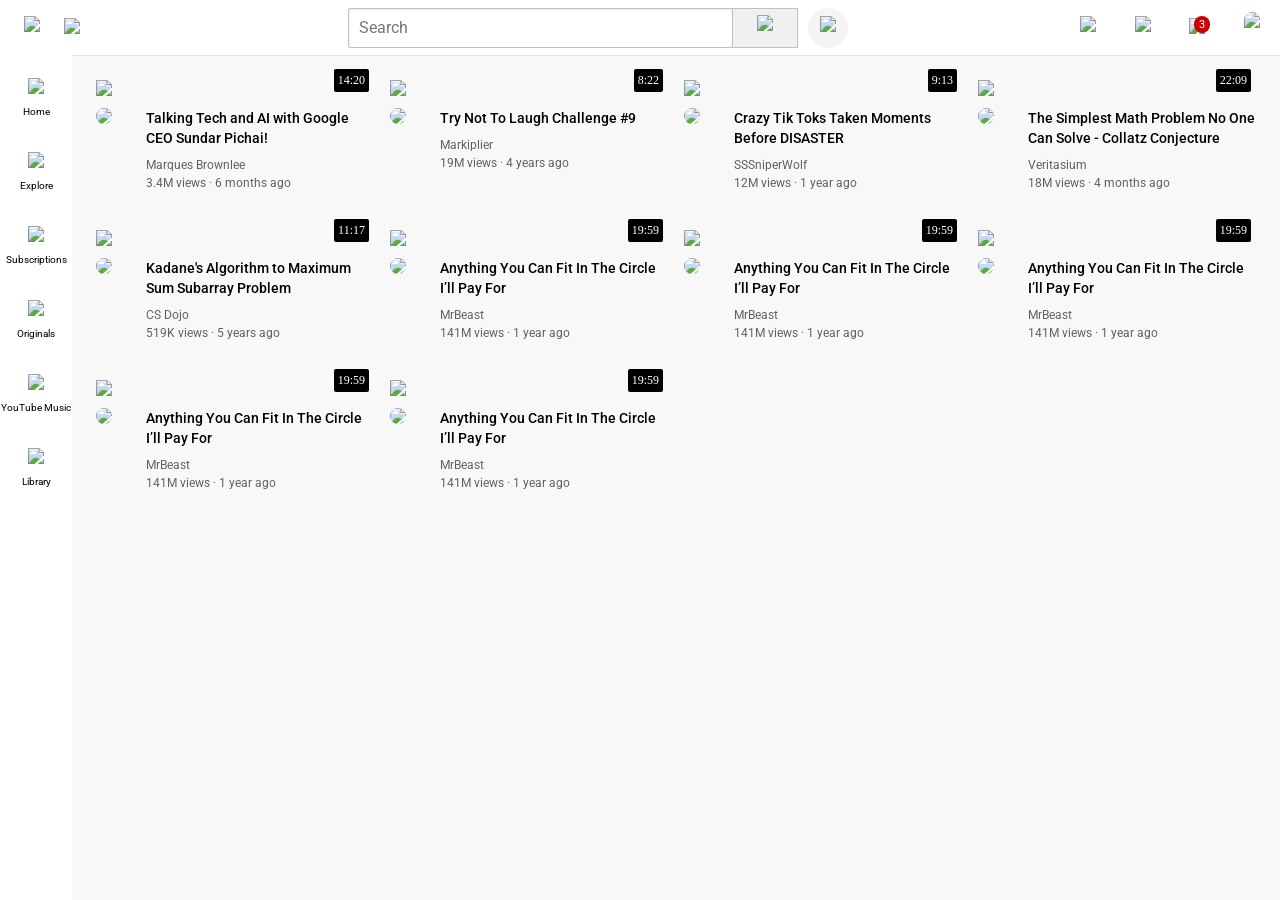
==== lec7/youtube.html @ be814a61 "Initial project upload" ====
<!DOCTYPE html>
<html>
  <head>
    <title>YouTube.com Clone</title>

    <link rel="preconnect" href="https://fonts.googleapis.com">
    <link rel="preconnect" href="https://fonts.gstatic.com" crossorigin>
    <link href="https://fonts.googleapis.com/css2?family=Roboto:wght@400;500;700&display=swap" rel="stylesheet">

    <link rel="stylesheet" href="styles/general.css">
    <link rel="stylesheet" href="styles/header.css">
    <link rel="stylesheet" href="styles/video.css">
    <link rel="stylesheet" href="styles/sidebar.css">
  </head>
  <body>
    <div class="header">
      <div class="left-section">
        <img class="hamburger-menu" src="C:\Users\Lenovo\Desktop\frontend\lec7\thumbnail\hamburger-menu.svg">
        <img class="youtube-logo" src="C:\Users\Lenovo\Desktop\frontend\lec7\thumbnail\youtube-logo.svg">
      </div>
      <div class="middle-section">
        <input class="search-bar" type="text" placeholder="Search">
        <button class="search-button">
          <img class="search-icon" src="C:\Users\Lenovo\Desktop\frontend\lec7\thumbnail\search.svg">
          <div class="tooltip">Search</div>
        </button>
        <button class="voice-search-button">
          <img class=voice-search-icon  src= "C:\Users\Lenovo\Desktop\frontend\lec7\thumbnail\voice-search-icon.svg">
          <div class="tooltip">Search with your voice</div>
        </button>
      </div>
      <div class="right-section">
        <div class="upload-icon-container">
          <img class="upload-icon" src="C:\Users\Lenovo\Desktop\frontend\lec7\thumbnail\upload.svg">
          <div class="tooltip">Create</div>
        </div>
        <img class="youtube-apps-icon" src="C:\Users\Lenovo\Desktop\frontend\lec7\thumbnail\youtube-apps.svg">
        
        
        <div class="notifications-icon-container">
          <img class="notifications-icon" src="C:\Users\Lenovo\Desktop\frontend\lec7\thumbnail\notifications.svg">
          <div class="notifications-count">3</div>
        </div>
        <img class="current-user-picture" src="C:\Users\Lenovo\Desktop\frontend\lec7\thumbnail\3.png">
      </div>
    </div>

    <div class="sidebar">
      <div class="sidebar-link">
        <img src="C:\Users\Lenovo\Desktop\frontend\lec7\thumbnail\home.svg">
        <div>Home</div>
      </div>
      <div class="sidebar-link">
        <img src="C:\Users\Lenovo\Desktop\frontend\lec7\thumbnail\explore.svg">
        <div>Explore</div>
      </div>
      <div class="sidebar-link">
        <img src="C:\Users\Lenovo\Desktop\frontend\lec7\thumbnail\subscriptions.svg">
        <div>Subscriptions</div>
      </div>
      <div class="sidebar-link">
        <img src="C:\Users\Lenovo\Desktop\frontend\lec7\thumbnail\originals.svg">
        <div>Originals</div>
      </div>
      <div class="sidebar-link">
        <img src="C:\Users\Lenovo\Desktop\frontend\lec7\thumbnail\youtube-music.svg">
        <div>YouTube Music</div>
      </div>
      <div class="sidebar-link">
        <img src="C:\Users\Lenovo\Desktop\frontend\lec7\thumbnail\library.svg">
        <div>Library</div>
      </div>
    </div>

    <main>
      <section class="video-grid">
        <div class="video-preview">
          <div class="thumbnail-row">
          <a href="https://www.youtube.com/watch?v=n2RNcPRtAiY">
              <img class="thumbnail" src="C:\Users\Lenovo\Desktop\frontend\lec7\thumbnail\thumbnail-1.webp">
          </a>
            <div class="video-time">14:20</div>
          </div>
          <div class="video-info-grid">
            <div class="channel-picture">
              <img class="profile-picture" src="C:\Users\Lenovo\Desktop\frontend\lec7\thumbnail\channel-1.jpeg">
            </div>
            <div class="video-info">
              <p class="video-title">
                Talking Tech and AI with Google CEO Sundar Pichai!
              </p>
              <p class="video-author">
                Marques Brownlee
              </p>
              <p class="video-stats">
                3.4M views &#183; 6 months ago
              </p>
            </div>
          </div>
        </div>

        <div class="video-preview">
          <div class="thumbnail-row">
           <a href="https://www.youtube.com/watch?v=mP0RAo9SKZk">
             <img class="thumbnail" src="C:\Users\Lenovo\Desktop\frontend\lec7\thumbnail\thumbnail-2.webp">
           </a>
            <div class="video-time">8:22</div>
          </div>
          <div class="video-info-grid">
            <div class="channel-picture">
              <img class="profile-picture" src="C:\Users\Lenovo\Desktop\frontend\lec7\thumbnail\channel-2.jpeg">
            </div>
            <div class="video-info">
              <p class="video-title">
                Try Not To Laugh Challenge #9
              </p>
              <p class="video-author">
                Markiplier
              </p>
              <p class="video-stats">
                19M views &#183; 4 years ago
              </p>
            </div>
          </div>
        </div>

        <div class="video-preview">
          <div class="thumbnail-row">
            <a href="https://www.youtube.com/watch?v=FgjPQQeTh1w"><img class="thumbnail" src="C:\Users\Lenovo\Desktop\frontend\lec7\thumbnail\thumbnail-3.webp">
            </a>
            <div class="video-time">9:13</div>
          </div>
          <div class="video-info-grid">
            <div class="channel-picture">
              <img class="profile-picture" src="C:\Users\Lenovo\Desktop\frontend\lec7\thumbnail\channel-3.jpeg">
            </div>
            <div class="video-info">
              <p class="video-title">
                Crazy Tik Toks Taken Moments Before DISASTER
              </p>
              <p class="video-author">
                SSSniperWolf
              </p>
              <p class="video-stats">
                12M views &#183; 1 year ago
              </p>
            </div>
          </div>
        </div>

        <div class="video-preview">
          <div class="thumbnail-row">
            <a href="https://www.youtube.com/watch?v=094y1Z2wpJg"><img class="thumbnail" src="C:\Users\Lenovo\Desktop\frontend\lec7\thumbnail\thumbnail-4.webp">
            </a>
            <div class="video-time">22:09</div>
          </div>
          <div class="video-info-grid">
            <div class="channel-picture">
              <img class="profile-picture" src="C:\Users\Lenovo\Desktop\frontend\lec7\thumbnail\channel-4.jpeg">
            </div>
            <div class="video-info">
              <p class="video-title">
                The Simplest Math Problem No One Can Solve - Collatz Conjecture
              </p>
              <p class="video-author">
                Veritasium
              </p>
              <p class="video-stats">
                18M views &#183; 4 months ago
              </p>
            </div>
          </div>
        </div>

        <div class="video-preview">
          <div class="thumbnail-row">
            <a href="https://www.youtube.com/watch?v=86CQq3pKSUw">
              <img class="thumbnail" src="C:\Users\Lenovo\Desktop\frontend\lec7\thumbnail\thumbnail-5.webp">
            </a>
            <div class="video-time">11:17</div>
          </div>
          <div class="video-info-grid">
            <div class="channel-picture">
              <img class="profile-picture" src="C:\Users\Lenovo\Desktop\frontend\lec7\thumbnail\channel-5.jpeg">
            </div>
            <div class="video-info">
              <p class="video-title">
                Kadane's Algorithm to Maximum Sum Subarray Problem
              </p>
              <p class="video-author">
                CS Dojo
              </p>
              <p class="video-stats">
                519K views &#183; 5 years ago
              </p>
            </div>
          </div>
        </div>

        <div class="video-preview">
          <div class="thumbnail-row">
            <a href="https://www.youtube.com/watch?v=yXWw0_UfSFg"><img class="thumbnail" src="C:\Users\Lenovo\Desktop\frontend\lec7\thumbnail\thumbnail-6.webp">
            </a>
            <div class="video-time">19:59</div>
          </div>
          <div class="video-info-grid">
            <div class="channel-picture">
              <img class="profile-picture" src="C:\Users\Lenovo\Desktop\frontend\lec7\thumbnail\channel-6.jpeg">
            </div>
            <div class="video-info">
              <p class="video-title">
                Anything You Can Fit In The Circle I’ll Pay For
              </p>
              <p class="video-author">
                MrBeast
              </p>
              <p class="video-stats">
                141M views &#183; 1 year ago
              </p>
            </div>
          </div>
        </div>


        
        <div class="video-preview">
          <div class="thumbnail-row">
            <a href="https://www.youtube.com/watch?v=yXWw0_UfSFg"><img class="thumbnail" src="C:\Users\Lenovo\Desktop\frontend\lec7\thumbnail\thumbnail-7.webp">
            </a>
            <div class="video-time">19:59</div>
          </div>
          <div class="video-info-grid">
            <div class="channel-picture">
              <img class="profile-picture" src="C:\Users\Lenovo\Desktop\frontend\lec7\thumbnail\channel-7.jpeg">
            </div>
            <div class="video-info">
              <p class="video-title">
                Anything You Can Fit In The Circle I’ll Pay For
              </p>
              <p class="video-author">
                MrBeast
              </p>
              <p class="video-stats">
                141M views &#183; 1 year ago
              </p>
            </div>
          </div>
        </div>



        
        <div class="video-preview">
          <div class="thumbnail-row">
            <a href="https://www.youtube.com/watch?v=yXWw0_UfSFg"><img class="thumbnail" src="C:\Users\Lenovo\Desktop\frontend\lec7\thumbnail\thumbnail-8.webp">
            </a>
            <div class="video-time">19:59</div>
          </div>
          <div class="video-info-grid">
            <div class="channel-picture">
              <img class="profile-picture" src="C:\Users\Lenovo\Desktop\frontend\lec7\thumbnail\channel-8.jpeg">
            </div>
            <div class="video-info">
              <p class="video-title">
                Anything You Can Fit In The Circle I’ll Pay For
              </p>
              <p class="video-author">
                MrBeast
              </p>
              <p class="video-stats">
                141M views &#183; 1 year ago
              </p>
            </div>
          </div>
        </div>





        
        <div class="video-preview">
          <div class="thumbnail-row">
            <a href="https://www.youtube.com/watch?v=yXWw0_UfSFg"><img class="thumbnail" src="C:\Users\Lenovo\Desktop\frontend\lec7\thumbnail\thumbnail-9.webp">
            </a>
            <div class="video-time">19:59</div>
          </div>
          <div class="video-info-grid">
            <div class="channel-picture">
              <img class="profile-picture" src="C:\Users\Lenovo\Desktop\frontend\lec7\thumbnail\channel-9.jpeg">
            </div>
            <div class="video-info">
              <p class="video-title">
                Anything You Can Fit In The Circle I’ll Pay For
              </p>
              <p class="video-author">
                MrBeast
              </p>
              <p class="video-stats">
                141M views &#183; 1 year ago
              </p>
            </div>
          </div>
        </div>



        
        <div class="video-preview">
          <div class="thumbnail-row">
            <a href="https://www.youtube.com/watch?v=yXWw0_UfSFg"><img class="thumbnail" src="C:\Users\Lenovo\Desktop\frontend\lec7\thumbnail\thumbnail-10.webp">
            </a>
            <div class="video-time">19:59</div>
          </div>
          <div class="video-info-grid">
            <div class="channel-picture">
              <img class="profile-picture" src="C:\Users\Lenovo\Desktop\frontend\lec7\thumbnail\channel-10.jpeg">
            </div>
            <div class="video-info">
              <p class="video-title">
                Anything You Can Fit In The Circle I’ll Pay For
              </p>
              <p class="video-author">
                MrBeast
              </p>
              <p class="video-stats">
                141M views &#183; 1 year ago
              </p>
            </div>
          </div>
        </div>
      </section>
    </main>
  </body>
</html>
---- lec7/styles/general.css ----
p {
  font-family: Roboto, Arial;
  margin-top: 0;
  margin-bottom: 0;
}

body {
  margin: 0;
  padding-top: 80px;
  padding-left: 96px;
  padding-right: 24px;
  background-color: rgb(248, 248, 248);
}
---- lec7/styles/header.css ----
.header {
  height: 55px;

  display: flex;
  flex-direction: row;
  justify-content: space-between;

  position: fixed;
  top: 0;
  left: 0;
  right: 0;
  z-index: 100;

  background-color: white;
  border-bottom-width: 1px;
  border-bottom-style: solid;
  border-bottom-color: rgb(228, 228, 228);
}

.left-section {
  display: flex;
  align-items: center;
}

.hamburger-menu {
  height: 24px;
  margin-left: 24px;
  margin-right: 24px;
}

.youtube-logo {
  height: 20px;
}

.middle-section {
  flex: 1;
  margin-left: 70px;
  margin-right: 35px;
  max-width: 500px;
  display: flex;
  align-items: center;
}

.search-bar {
  flex: 1;
  height: 36px;
  padding-left: 10px;
  font-size: 16px;
  border-width: 1px;
  border-style: solid;
  border-color: rgb(192, 192, 192);
  border-radius: 2px;
  box-shadow: inset 1px 2px 3px rgba(0, 0, 0, 0.05);
  width: 0;
}

.search-bar::placeholder {
  font-family: Roboto, Arial;
  font-size: 16px;
}

.search-button {
  height: 40px;
  width: 66px;
  background-color: rgb(240, 240, 240);
  border-width: 1px;
  border-style: solid;
  border-color: rgb(192, 192, 192);
  margin-left: -1px;
  margin-right: 10px;
}

.search-button,
.voice-search-button,
.upload-icon-container {
  display: flex;
  justify-content: center;
  align-items: center;
  position: relative;
}

.search-button .tooltip,
.voice-search-button .tooltip,
.upload-icon-container .tooltip {
  font-family: Roboto, Arial;
  position: absolute;
  background-color: gray;
  color: white;
  padding-top: 4px;
  padding-bottom: 4px;
  padding-left: 8px;
  padding-right: 8px;
  border-radius: 2px;
  font-size: 12px;
  bottom: -30px;
  opacity: 0;
  transition: opacity 0.15s;
  pointer-events: none;
  white-space: nowrap;
}

.search-button:hover .tooltip,
.voice-search-button:hover .tooltip,
.upload-icon-container:hover .tooltip {
  opacity: 1;
}

.search-icon {
  height: 25px;
}

.voice-search-button {
  height: 40px;
  width: 40px;
  border-radius: 20px;
  border: none;
  background-color: rgb(245, 245, 245);
}

.voice-search-icon {
  height: 24px;
}

.right-section {
  width: 180px;
  margin-right: 20px;
  display: flex;
  align-items: center;
  justify-content: space-between;
  flex-shrink: 0;
}

.upload-icon {
  height: 24px;
}

.youtube-apps-icon {
  height: 24px;
}

.notifications-icon {
  height: 24px;
}

.notifications-icon-container {
  position: relative;
}

.notifications-count {
  position: absolute;
  top: -2px;
  right: -5px;
  background-color: rgb(200, 0, 0);
  color: white;
  font-family: Roboto, Arial;
  font-size: 11px;
  padding-left: 5px;
  padding-right: 5px;
  padding-top: 2px;
  padding-bottom: 2px;
  border-radius: 10px;
}

.current-user-picture {
  height: 32px;
  border-radius: 16px;
}
---- lec7/styles/video.css ----
.thumbnail {
  width: 100%;
}

.video-title {
  margin-top: 0;
  font-size: 14px;
  font-weight: 500;
  line-height: 20px;
  margin-bottom: 10px;
}

.video-info-grid {
  display: grid;
  grid-template-columns: 50px 1fr;
}

.profile-picture {
  width: 36px;
  border-radius: 50px;
}

.thumbnail-row {
  margin-bottom: 8px;
  position: relative;
}

.video-author,
.video-stats {
  font-size: 12px;
  color: rgb(96, 96, 96);
}

.video-author {
  margin-bottom: 4px;
}

.video-grid {
  display: grid;
  grid-template-columns: 1fr 1fr 1fr;
  column-gap: 16px;
  row-gap: 40px;
}

@media (max-width: 750px) {
  .video-grid {
    grid-template-columns: 1fr 1fr;
  }
}

@media (min-width: 751px) and (max-width: 999px) {
  .video-grid {
    grid-template-columns: 1fr 1fr 1fr;
  }
}

@media (min-width: 1000px) {
  .video-grid {
    grid-template-columns: 1fr 1fr 1fr 1fr;
  }
}

.video-time {
  font-size: 12px;
  font-weight: 500;
  padding: 4px;
  border-radius: 2px;
  background-color: black;
  color: white;
  position: absolute;
  bottom: 8px;
  right: 5px;
}
---- lec7/styles/sidebar.css ----
.sidebar {
  position: fixed;
  left: 0;
  bottom: 0;
  top: 55px;
  background-color: white;
  width: 72px;
  z-index: 200;
  padding-top: 5px;
}

.sidebar-link {
  height: 74px;
  display: flex;
  justify-content: center;
  align-items: center;
  flex-direction: column;
  cursor: pointer;
}

.sidebar-link:hover {
  background-color: rgb(235, 235, 235);
}

.sidebar-link img {
  height: 24px;
  margin-bottom: 4px;
}

.sidebar-link div {
  font-family: Roboto, Arial;
  font-size: 10px;
}
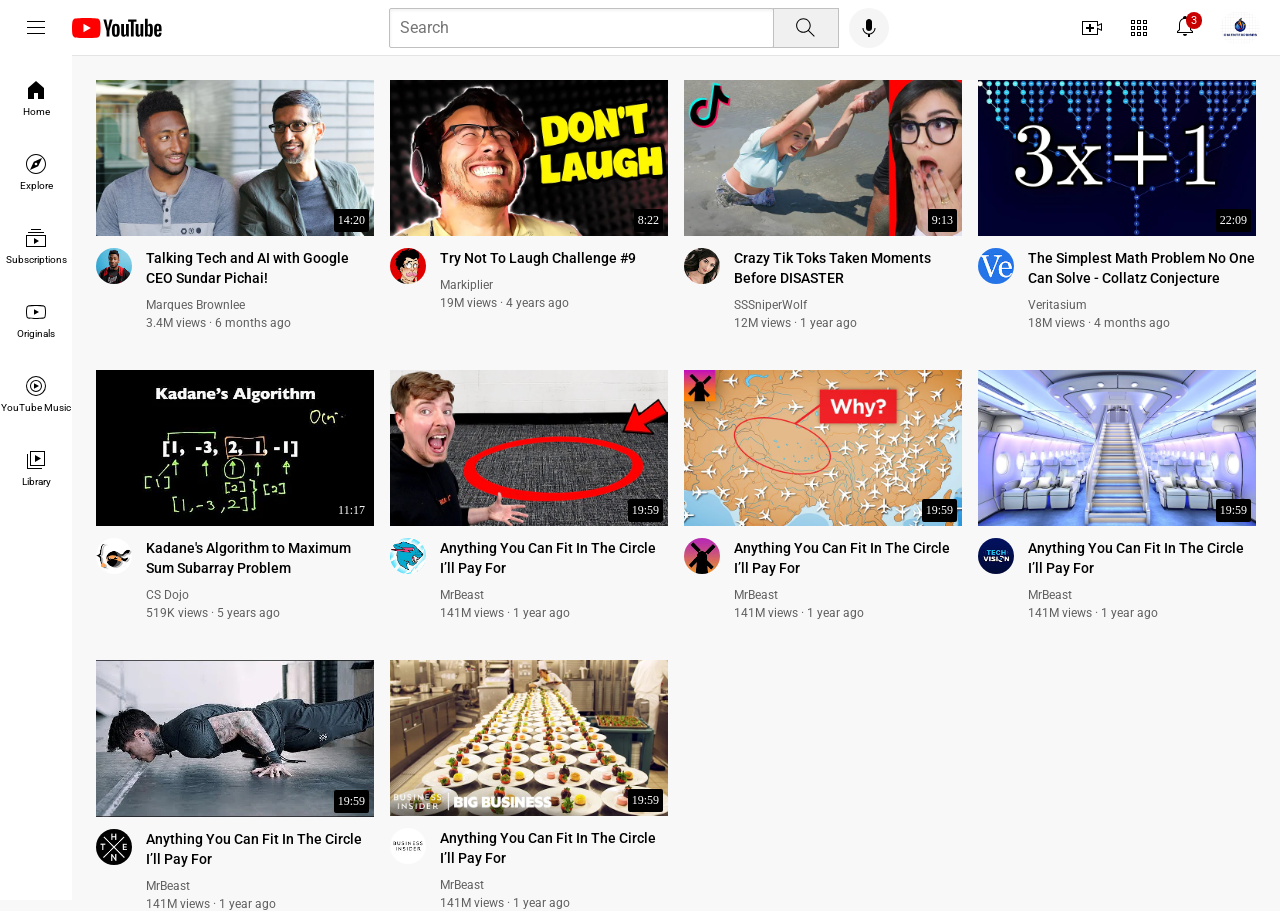
==== commit 4994acdb: "Fix image paths in youtube.html for web deployment" ====
--- a/lec7/youtube.html
+++ b/lec7/youtube.html
@@ -15,59 +15,59 @@
   <body>
     <div class="header">
       <div class="left-section">
-        <img class="hamburger-menu" src="C:\Users\Lenovo\Desktop\frontend\lec7\thumbnail\hamburger-menu.svg">
-        <img class="youtube-logo" src="C:\Users\Lenovo\Desktop\frontend\lec7\thumbnail\youtube-logo.svg">
+        <img class="hamburger-menu" src="thumbnail/hamburger-menu.svg">
+        <img class="youtube-logo" src="thumbnail/youtube-logo.svg">
       </div>
       <div class="middle-section">
         <input class="search-bar" type="text" placeholder="Search">
         <button class="search-button">
-          <img class="search-icon" src="C:\Users\Lenovo\Desktop\frontend\lec7\thumbnail\search.svg">
+          <img class="search-icon" src="thumbnail/search.svg">
           <div class="tooltip">Search</div>
         </button>
         <button class="voice-search-button">
-          <img class=voice-search-icon  src= "C:\Users\Lenovo\Desktop\frontend\lec7\thumbnail\voice-search-icon.svg">
+          <img class=voice-search-icon  src= "thumbnail/voice-search-icon.svg">
           <div class="tooltip">Search with your voice</div>
         </button>
       </div>
       <div class="right-section">
         <div class="upload-icon-container">
-          <img class="upload-icon" src="C:\Users\Lenovo\Desktop\frontend\lec7\thumbnail\upload.svg">
+          <img class="upload-icon" src="thumbnail/upload.svg">
           <div class="tooltip">Create</div>
         </div>
-        <img class="youtube-apps-icon" src="C:\Users\Lenovo\Desktop\frontend\lec7\thumbnail\youtube-apps.svg">
+        <img class="youtube-apps-icon" src="thumbnail/youtube-apps.svg">
         
         
         <div class="notifications-icon-container">
-          <img class="notifications-icon" src="C:\Users\Lenovo\Desktop\frontend\lec7\thumbnail\notifications.svg">
+          <img class="notifications-icon" src="thumbnail/notifications.svg">
           <div class="notifications-count">3</div>
         </div>
-        <img class="current-user-picture" src="C:\Users\Lenovo\Desktop\frontend\lec7\thumbnail\3.png">
+        <img class="current-user-picture" src="thumbnail/3.png">
       </div>
     </div>
 
     <div class="sidebar">
       <div class="sidebar-link">
-        <img src="C:\Users\Lenovo\Desktop\frontend\lec7\thumbnail\home.svg">
+        <img src="thumbnail/home.svg">
         <div>Home</div>
       </div>
       <div class="sidebar-link">
-        <img src="C:\Users\Lenovo\Desktop\frontend\lec7\thumbnail\explore.svg">
+        <img src="thumbnail/explore.svg">
         <div>Explore</div>
       </div>
       <div class="sidebar-link">
-        <img src="C:\Users\Lenovo\Desktop\frontend\lec7\thumbnail\subscriptions.svg">
+        <img src="thumbnail/subscriptions.svg">
         <div>Subscriptions</div>
       </div>
       <div class="sidebar-link">
-        <img src="C:\Users\Lenovo\Desktop\frontend\lec7\thumbnail\originals.svg">
+        <img src="thumbnail/originals.svg">
         <div>Originals</div>
       </div>
       <div class="sidebar-link">
-        <img src="C:\Users\Lenovo\Desktop\frontend\lec7\thumbnail\youtube-music.svg">
+        <img src="thumbnail/youtube-music.svg">
         <div>YouTube Music</div>
       </div>
       <div class="sidebar-link">
-        <img src="C:\Users\Lenovo\Desktop\frontend\lec7\thumbnail\library.svg">
+        <img src="thumbnail/library.svg">
         <div>Library</div>
       </div>
     </div>
@@ -77,13 +77,13 @@
         <div class="video-preview">
           <div class="thumbnail-row">
           <a href="https://www.youtube.com/watch?v=n2RNcPRtAiY">
-              <img class="thumbnail" src="C:\Users\Lenovo\Desktop\frontend\lec7\thumbnail\thumbnail-1.webp">
+              <img class="thumbnail" src="thumbnail/thumbnail-1.webp">
           </a>
             <div class="video-time">14:20</div>
           </div>
           <div class="video-info-grid">
             <div class="channel-picture">
-              <img class="profile-picture" src="C:\Users\Lenovo\Desktop\frontend\lec7\thumbnail\channel-1.jpeg">
+              <img class="profile-picture" src="thumbnail/channel-1.jpeg">
             </div>
             <div class="video-info">
               <p class="video-title">
@@ -102,13 +102,13 @@
         <div class="video-preview">
           <div class="thumbnail-row">
            <a href="https://www.youtube.com/watch?v=mP0RAo9SKZk">
-             <img class="thumbnail" src="C:\Users\Lenovo\Desktop\frontend\lec7\thumbnail\thumbnail-2.webp">
+             <img class="thumbnail" src="thumbnail/thumbnail-2.webp">
            </a>
             <div class="video-time">8:22</div>
           </div>
           <div class="video-info-grid">
             <div class="channel-picture">
-              <img class="profile-picture" src="C:\Users\Lenovo\Desktop\frontend\lec7\thumbnail\channel-2.jpeg">
+              <img class="profile-picture" src="thumbnail/channel-2.jpeg">
             </div>
             <div class="video-info">
               <p class="video-title">
@@ -126,13 +126,13 @@
 
         <div class="video-preview">
           <div class="thumbnail-row">
-            <a href="https://www.youtube.com/watch?v=FgjPQQeTh1w"><img class="thumbnail" src="C:\Users\Lenovo\Desktop\frontend\lec7\thumbnail\thumbnail-3.webp">
+            <a href="https://www.youtube.com/watch?v=FgjPQQeTh1w"><img class="thumbnail" src="thumbnail/thumbnail-3.webp">
             </a>
             <div class="video-time">9:13</div>
           </div>
           <div class="video-info-grid">
             <div class="channel-picture">
-              <img class="profile-picture" src="C:\Users\Lenovo\Desktop\frontend\lec7\thumbnail\channel-3.jpeg">
+              <img class="profile-picture" src="thumbnail/channel-3.jpeg">
             </div>
             <div class="video-info">
               <p class="video-title">
@@ -150,13 +150,13 @@
 
         <div class="video-preview">
           <div class="thumbnail-row">
-            <a href="https://www.youtube.com/watch?v=094y1Z2wpJg"><img class="thumbnail" src="C:\Users\Lenovo\Desktop\frontend\lec7\thumbnail\thumbnail-4.webp">
+            <a href="https://www.youtube.com/watch?v=094y1Z2wpJg"><img class="thumbnail" src="thumbnail/thumbnail-4.webp">
             </a>
             <div class="video-time">22:09</div>
           </div>
           <div class="video-info-grid">
             <div class="channel-picture">
-              <img class="profile-picture" src="C:\Users\Lenovo\Desktop\frontend\lec7\thumbnail\channel-4.jpeg">
+              <img class="profile-picture" src="thumbnail/channel-4.jpeg">
             </div>
             <div class="video-info">
               <p class="video-title">
@@ -175,13 +175,13 @@
         <div class="video-preview">
           <div class="thumbnail-row">
             <a href="https://www.youtube.com/watch?v=86CQq3pKSUw">
-              <img class="thumbnail" src="C:\Users\Lenovo\Desktop\frontend\lec7\thumbnail\thumbnail-5.webp">
+              <img class="thumbnail" src="thumbnail/thumbnail-5.webp">
             </a>
             <div class="video-time">11:17</div>
           </div>
           <div class="video-info-grid">
             <div class="channel-picture">
-              <img class="profile-picture" src="C:\Users\Lenovo\Desktop\frontend\lec7\thumbnail\channel-5.jpeg">
+              <img class="profile-picture" src="thumbnail/channel-5.jpeg">
             </div>
             <div class="video-info">
               <p class="video-title">
@@ -199,122 +199,122 @@
 
         <div class="video-preview">
           <div class="thumbnail-row">
-            <a href="https://www.youtube.com/watch?v=yXWw0_UfSFg"><img class="thumbnail" src="C:\Users\Lenovo\Desktop\frontend\lec7\thumbnail\thumbnail-6.webp">
-            </a>
-            <div class="video-time">19:59</div>
-          </div>
-          <div class="video-info-grid">
-            <div class="channel-picture">
-              <img class="profile-picture" src="C:\Users\Lenovo\Desktop\frontend\lec7\thumbnail\channel-6.jpeg">
-            </div>
-            <div class="video-info">
-              <p class="video-title">
-                Anything You Can Fit In The Circle I’ll Pay For
-              </p>
-              <p class="video-author">
-                MrBeast
-              </p>
-              <p class="video-stats">
-                141M views &#183; 1 year ago
-              </p>
-            </div>
-          </div>
-        </div>
-
-
-        
-        <div class="video-preview">
-          <div class="thumbnail-row">
-            <a href="https://www.youtube.com/watch?v=yXWw0_UfSFg"><img class="thumbnail" src="C:\Users\Lenovo\Desktop\frontend\lec7\thumbnail\thumbnail-7.webp">
-            </a>
-            <div class="video-time">19:59</div>
-          </div>
-          <div class="video-info-grid">
-            <div class="channel-picture">
-              <img class="profile-picture" src="C:\Users\Lenovo\Desktop\frontend\lec7\thumbnail\channel-7.jpeg">
-            </div>
-            <div class="video-info">
-              <p class="video-title">
-                Anything You Can Fit In The Circle I’ll Pay For
-              </p>
-              <p class="video-author">
-                MrBeast
-              </p>
-              <p class="video-stats">
-                141M views &#183; 1 year ago
-              </p>
-            </div>
-          </div>
-        </div>
-
-
-
-        
-        <div class="video-preview">
-          <div class="thumbnail-row">
-            <a href="https://www.youtube.com/watch?v=yXWw0_UfSFg"><img class="thumbnail" src="C:\Users\Lenovo\Desktop\frontend\lec7\thumbnail\thumbnail-8.webp">
-            </a>
-            <div class="video-time">19:59</div>
-          </div>
-          <div class="video-info-grid">
-            <div class="channel-picture">
-              <img class="profile-picture" src="C:\Users\Lenovo\Desktop\frontend\lec7\thumbnail\channel-8.jpeg">
-            </div>
-            <div class="video-info">
-              <p class="video-title">
-                Anything You Can Fit In The Circle I’ll Pay For
-              </p>
-              <p class="video-author">
-                MrBeast
-              </p>
-              <p class="video-stats">
-                141M views &#183; 1 year ago
-              </p>
-            </div>
-          </div>
-        </div>
-
-
-
-
-
-        
-        <div class="video-preview">
-          <div class="thumbnail-row">
-            <a href="https://www.youtube.com/watch?v=yXWw0_UfSFg"><img class="thumbnail" src="C:\Users\Lenovo\Desktop\frontend\lec7\thumbnail\thumbnail-9.webp">
-            </a>
-            <div class="video-time">19:59</div>
-          </div>
-          <div class="video-info-grid">
-            <div class="channel-picture">
-              <img class="profile-picture" src="C:\Users\Lenovo\Desktop\frontend\lec7\thumbnail\channel-9.jpeg">
-            </div>
-            <div class="video-info">
-              <p class="video-title">
-                Anything You Can Fit In The Circle I’ll Pay For
-              </p>
-              <p class="video-author">
-                MrBeast
-              </p>
-              <p class="video-stats">
-                141M views &#183; 1 year ago
-              </p>
-            </div>
-          </div>
-        </div>
-
-
-
-        
-        <div class="video-preview">
-          <div class="thumbnail-row">
-            <a href="https://www.youtube.com/watch?v=yXWw0_UfSFg"><img class="thumbnail" src="C:\Users\Lenovo\Desktop\frontend\lec7\thumbnail\thumbnail-10.webp">
-            </a>
-            <div class="video-time">19:59</div>
-          </div>
-          <div class="video-info-grid">
-            <div class="channel-picture">
-              <img class="profile-picture" src="C:\Users\Lenovo\Desktop\frontend\lec7\thumbnail\channel-10.jpeg">
+            <a href="https://www.youtube.com/watch?v=yXWw0_UfSFg"><img class="thumbnail" src="thumbnail/thumbnail-6.webp">
+            </a>
+            <div class="video-time">19:59</div>
+          </div>
+          <div class="video-info-grid">
+            <div class="channel-picture">
+              <img class="profile-picture" src="thumbnail/channel-6.jpeg">
+            </div>
+            <div class="video-info">
+              <p class="video-title">
+                Anything You Can Fit In The Circle I’ll Pay For
+              </p>
+              <p class="video-author">
+                MrBeast
+              </p>
+              <p class="video-stats">
+                141M views &#183; 1 year ago
+              </p>
+            </div>
+          </div>
+        </div>
+
+
+        
+        <div class="video-preview">
+          <div class="thumbnail-row">
+            <a href="https://www.youtube.com/watch?v=yXWw0_UfSFg"><img class="thumbnail" src="thumbnail/thumbnail-7.webp">
+            </a>
+            <div class="video-time">19:59</div>
+          </div>
+          <div class="video-info-grid">
+            <div class="channel-picture">
+              <img class="profile-picture" src="thumbnail/channel-7.jpeg">
+            </div>
+            <div class="video-info">
+              <p class="video-title">
+                Anything You Can Fit In The Circle I’ll Pay For
+              </p>
+              <p class="video-author">
+                MrBeast
+              </p>
+              <p class="video-stats">
+                141M views &#183; 1 year ago
+              </p>
+            </div>
+          </div>
+        </div>
+
+
+
+        
+        <div class="video-preview">
+          <div class="thumbnail-row">
+            <a href="https://www.youtube.com/watch?v=yXWw0_UfSFg"><img class="thumbnail" src="thumbnail/thumbnail-8.webp">
+            </a>
+            <div class="video-time">19:59</div>
+          </div>
+          <div class="video-info-grid">
+            <div class="channel-picture">
+              <img class="profile-picture" src="thumbnail/channel-8.jpeg">
+            </div>
+            <div class="video-info">
+              <p class="video-title">
+                Anything You Can Fit In The Circle I’ll Pay For
+              </p>
+              <p class="video-author">
+                MrBeast
+              </p>
+              <p class="video-stats">
+                141M views &#183; 1 year ago
+              </p>
+            </div>
+          </div>
+        </div>
+
+
+
+
+
+        
+        <div class="video-preview">
+          <div class="thumbnail-row">
+            <a href="https://www.youtube.com/watch?v=yXWw0_UfSFg"><img class="thumbnail" src="thumbnail/thumbnail-9.webp">
+            </a>
+            <div class="video-time">19:59</div>
+          </div>
+          <div class="video-info-grid">
+            <div class="channel-picture">
+              <img class="profile-picture" src="thumbnail/channel-9.jpeg">
+            </div>
+            <div class="video-info">
+              <p class="video-title">
+                Anything You Can Fit In The Circle I’ll Pay For
+              </p>
+              <p class="video-author">
+                MrBeast
+              </p>
+              <p class="video-stats">
+                141M views &#183; 1 year ago
+              </p>
+            </div>
+          </div>
+        </div>
+
+
+
+        
+        <div class="video-preview">
+          <div class="thumbnail-row">
+            <a href="https://www.youtube.com/watch?v=yXWw0_UfSFg"><img class="thumbnail" src="thumbnail/thumbnail-10.webp">
+            </a>
+            <div class="video-time">19:59</div>
+          </div>
+          <div class="video-info-grid">
+            <div class="channel-picture">
+              <img class="profile-picture" src="thumbnail/channel-10.jpeg">
             </div>
             <div class="video-info">
               <p class="video-title">
